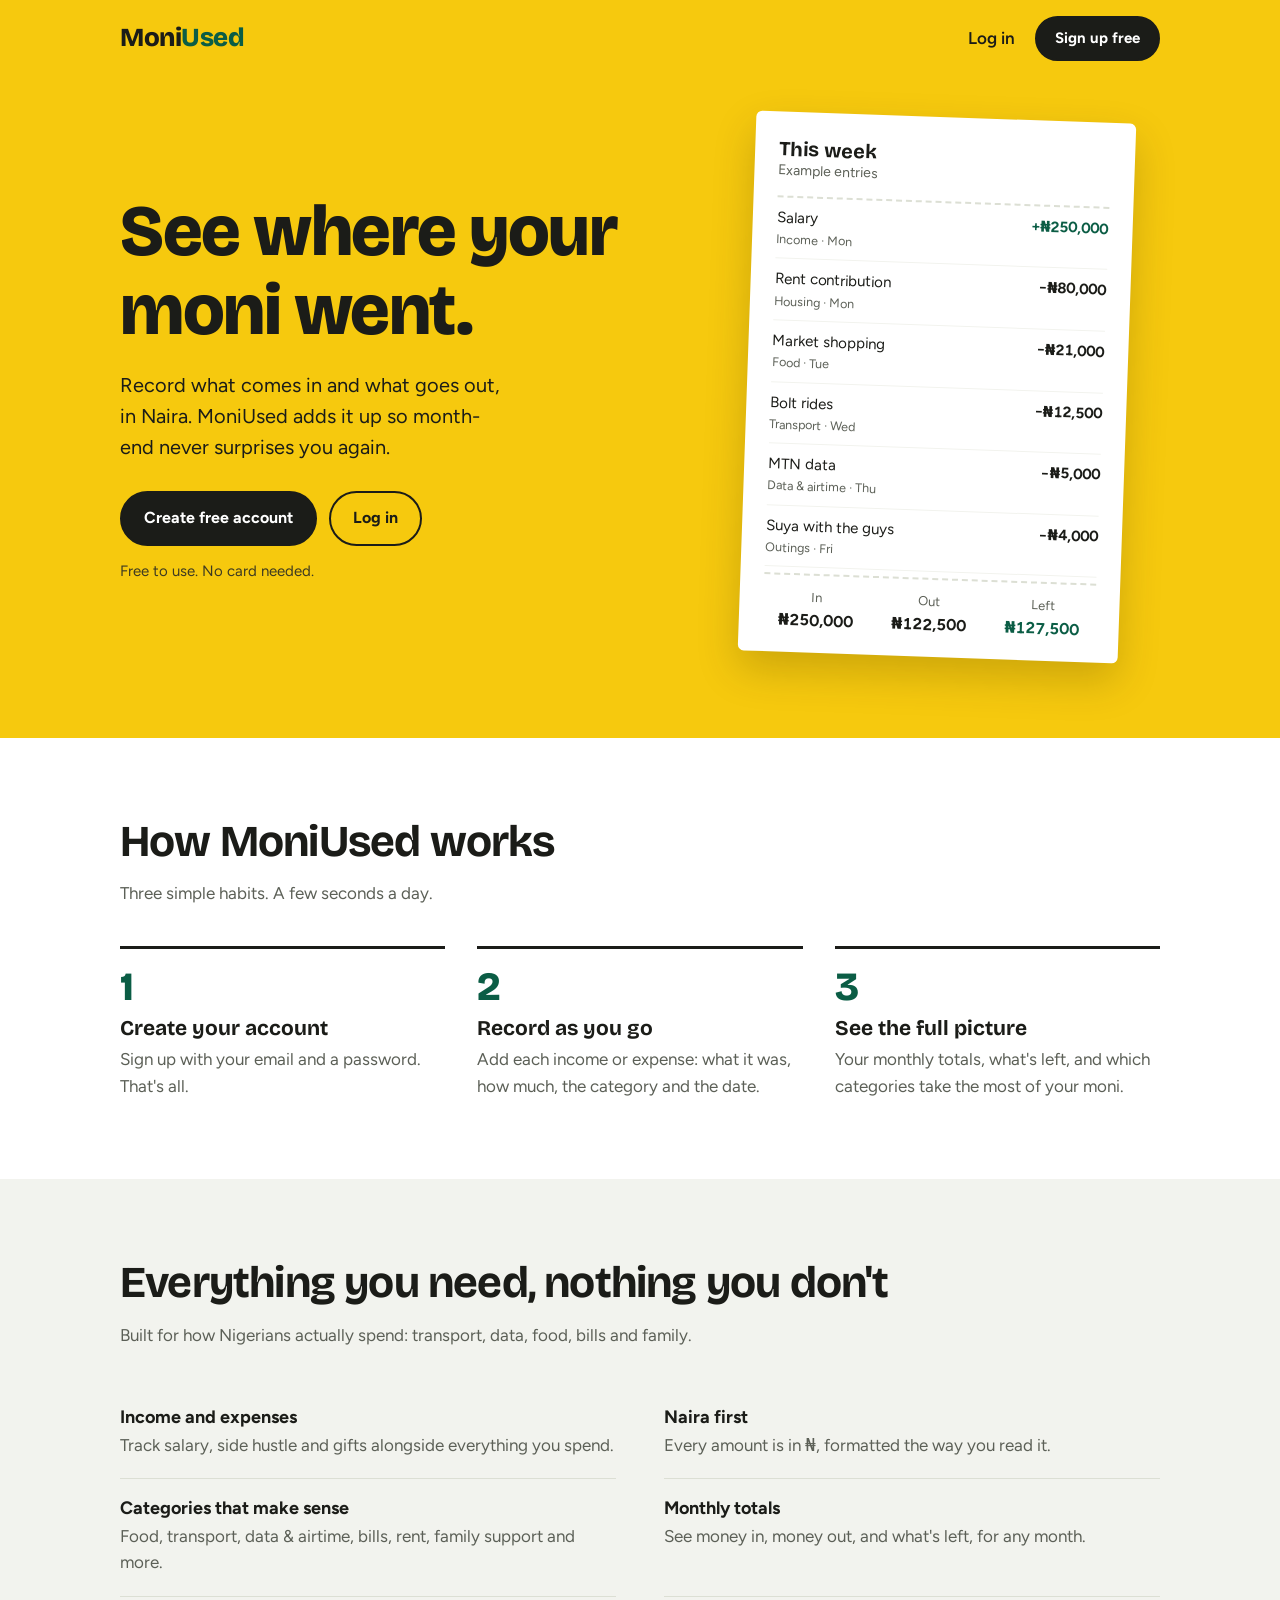
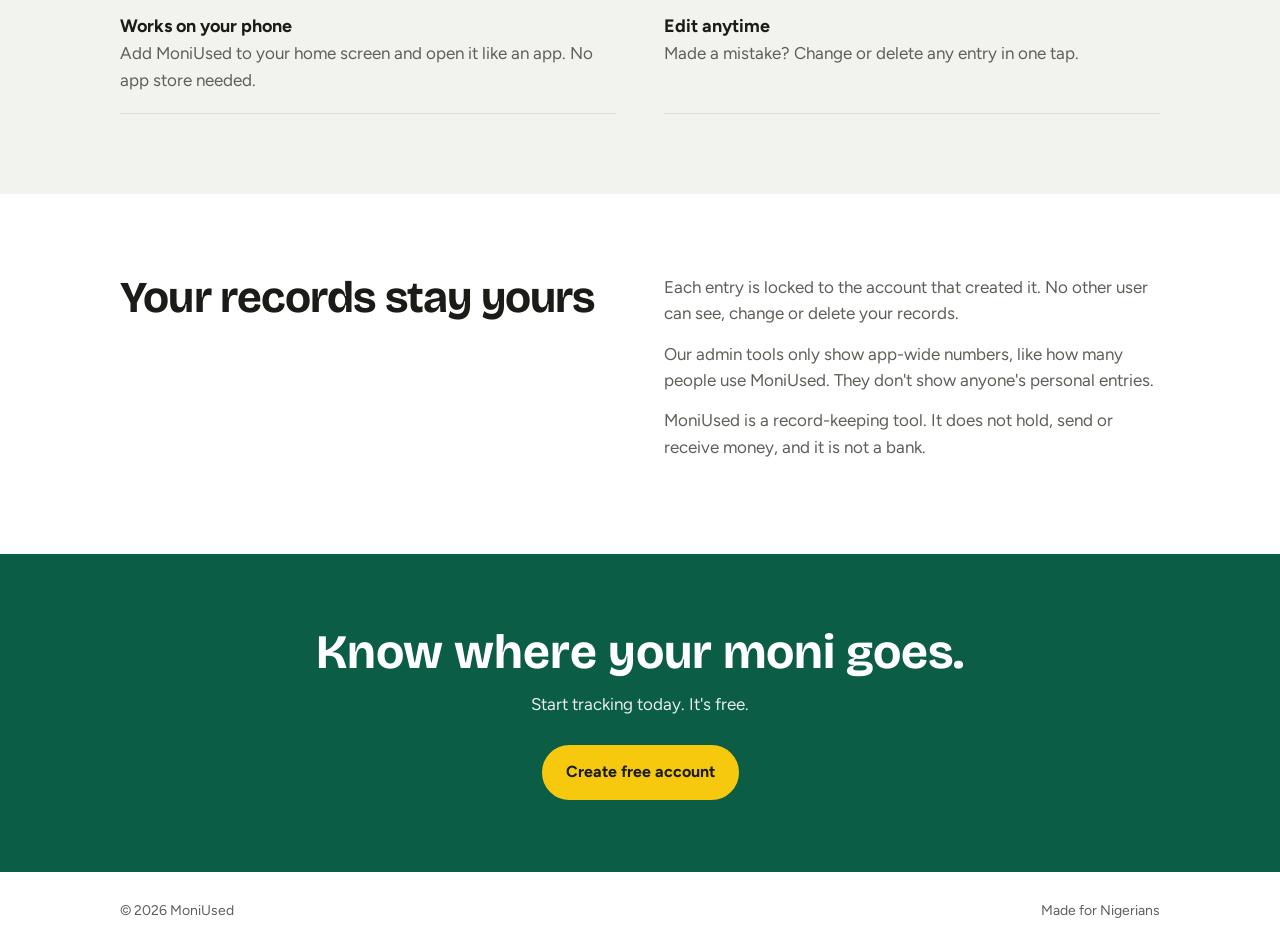
==== index.html @ e9f3ba95 "Add files via upload" ====
<!DOCTYPE html>
<html lang="en">
<head>
  <meta charset="UTF-8">
  <meta name="viewport" content="width=device-width, initial-scale=1">
  <title>MoniUsed — See where your moni went</title>
  <meta name="description" content="MoniUsed is a free expense tracker for Nigerians. Record your income and spending in Naira and see where your money goes every month.">
  <meta name="theme-color" content="#f6c90e">
  <link rel="stylesheet" href="style.css">
</head>
<body>

  <header class="site-header">
    <div class="wrap">
      <a href="/" class="logo">Moni<span>Used</span></a>
      <nav class="nav">
        <a href="auth.html" class="link">Log in</a>
        <a href="auth.html?mode=signup" class="btn btn-dark">Sign up free</a>
      </nav>
    </div>
  </header>

  <main>
    <!-- HERO -->
    <section class="hero">
      <div class="wrap">
        <div>
          <h1>See where your moni went.</h1>
          <p class="lead">Record what comes in and what goes out, in Naira. MoniUsed adds it up so month-end never surprises you again.</p>
          <div class="actions">
            <a href="auth.html?mode=signup" class="btn btn-dark">Create free account</a>
            <a href="auth.html" class="btn btn-light">Log in</a>
          </div>
          <p class="note">Free to use. No card needed.</p>
        </div>

        <div class="receipt" aria-label="Example of a week in MoniUsed">
          <h3>This week</h3>
          <p class="sub">Example entries</p>
          <ul>
            <li><span>Salary<small>Income · Mon</small></span><span class="amt in">+₦250,000</span></li>
            <li><span>Rent contribution<small>Housing · Mon</small></span><span class="amt out">−₦80,000</span></li>
            <li><span>Market shopping<small>Food · Tue</small></span><span class="amt out">−₦21,000</span></li>
            <li><span>Bolt rides<small>Transport · Wed</small></span><span class="amt out">−₦12,500</span></li>
            <li><span>MTN data<small>Data &amp; airtime · Thu</small></span><span class="amt out">−₦5,000</span></li>
            <li><span>Suya with the guys<small>Outings · Fri</small></span><span class="amt out">−₦4,000</span></li>
          </ul>
          <div class="totals">
            <div>In<strong>₦250,000</strong></div>
            <div>Out<strong>₦122,500</strong></div>
            <div class="left">Left<strong>₦127,500</strong></div>
          </div>
        </div>
      </div>
    </section>

    <!-- HOW IT WORKS -->
    <section class="block">
      <div class="wrap">
        <h2>How MoniUsed works</h2>
        <p class="intro">Three simple habits. A few seconds a day.</p>
        <ol class="steps">
          <li>
            <h3>Create your account</h3>
            <p>Sign up with your email and a password. That's all.</p>
          </li>
          <li>
            <h3>Record as you go</h3>
            <p>Add each income or expense: what it was, how much, the category and the date.</p>
          </li>
          <li>
            <h3>See the full picture</h3>
            <p>Your monthly totals, what's left, and which categories take the most of your moni.</p>
          </li>
        </ol>
      </div>
    </section>

    <!-- FEATURES -->
    <section class="block features-area">
      <div class="wrap">
        <h2>Everything you need, nothing you don't</h2>
        <p class="intro">Built for how Nigerians actually spend: transport, data, food, bills and family.</p>
        <div class="features">
          <div class="feature">
            <h3>Income and expenses</h3>
            <p>Track salary, side hustle and gifts alongside everything you spend.</p>
          </div>
          <div class="feature">
            <h3>Naira first</h3>
            <p>Every amount is in ₦, formatted the way you read it.</p>
          </div>
          <div class="feature">
            <h3>Categories that make sense</h3>
            <p>Food, transport, data &amp; airtime, bills, rent, family support and more.</p>
          </div>
          <div class="feature">
            <h3>Monthly totals</h3>
            <p>See money in, money out, and what's left, for any month.</p>
          </div>
          <div class="feature">
            <h3>Works on your phone</h3>
            <p>Add MoniUsed to your home screen and open it like an app. No app store needed.</p>
          </div>
          <div class="feature">
            <h3>Edit anytime</h3>
            <p>Made a mistake? Change or delete any entry in one tap.</p>
          </div>
        </div>
      </div>
    </section>

    <!-- PRIVACY -->
    <section class="block">
      <div class="wrap privacy">
        <h2>Your records stay yours</h2>
        <div>
          <p>Each entry is locked to the account that created it. No other user can see, change or delete your records.</p>
          <p>Our admin tools only show app-wide numbers, like how many people use MoniUsed. They don't show anyone's personal entries.</p>
          <p>MoniUsed is a record-keeping tool. It does not hold, send or receive money, and it is not a bank.</p>
        </div>
      </div>
    </section>

    <!-- FINAL CTA -->
    <section class="cta-band">
      <div class="wrap">
        <h2>Know where your moni goes.</h2>
        <p>Start tracking today. It's free.</p>
        <a href="auth.html?mode=signup" class="btn btn-dark">Create free account</a>
      </div>
    </section>
  </main>

  <footer class="site-footer">
    <div class="wrap">
      <span>© <span id="year"></span> MoniUsed</span>
      <span>Made for Nigerians</span>
    </div>
  </footer>

  <script>
    document.getElementById('year').textContent = new Date().getFullYear();
  </script>
</body>
</html>
---- style.css ----
/* MoniUsed - shared styles */
@import url('https://fonts.googleapis.com/css2?family=Bricolage+Grotesque:opsz,wght@12..96,600;12..96,800&family=Figtree:wght@400;500;600;700&display=swap');

:root {
  --ink: #1b1c18;
  --muted: #5c6057;
  --paper: #ffffff;
  --soft: #f2f3ee;
  --line: #dcdfd4;
  --green: #0b5d45;
  --green-dark: #07402f;
  --yellow: #f6c90e;
  --red: #b3261e;
  --radius: 12px;
  --head: 'Bricolage Grotesque', 'Arial Black', sans-serif;
  --body: 'Figtree', system-ui, -apple-system, 'Segoe UI', sans-serif;
}

* { box-sizing: border-box; margin: 0; padding: 0; }

body {
  font-family: var(--body);
  color: var(--ink);
  background: var(--paper);
  line-height: 1.55;
  font-size: 17px;
}

img { max-width: 100%; }
a { color: var(--green); }

:focus-visible { outline: 3px solid var(--green); outline-offset: 2px; }

.wrap { width: 100%; max-width: 1080px; margin: 0 auto; padding: 0 20px; }

h1, h2, h3 { font-family: var(--head); line-height: 1.1; }

/* Buttons */
.btn {
  display: inline-block;
  padding: 13px 22px;
  border-radius: 999px;
  font-weight: 700;
  font-size: 16px;
  text-decoration: none;
  border: 2px solid var(--ink);
  cursor: pointer;
  font-family: var(--body);
}
.btn-dark { background: var(--ink); color: #fff; }
.btn-dark:hover { background: var(--green-dark); border-color: var(--green-dark); }
.btn-light { background: transparent; color: var(--ink); }
.btn-light:hover { background: rgba(0,0,0,.06); }

/* Header */
.site-header { background: var(--yellow); }
.site-header .wrap {
  display: flex; align-items: center; justify-content: space-between;
  padding-top: 16px; padding-bottom: 16px;
}
.logo {
  font-family: var(--head); font-weight: 800; font-size: 26px;
  color: var(--ink); text-decoration: none; letter-spacing: -0.5px;
}
.logo span { color: var(--green); }
.nav { display: flex; gap: 10px; align-items: center; }
.nav a.link { color: var(--ink); font-weight: 600; text-decoration: none; padding: 8px 10px; }
.nav .btn { padding: 9px 18px; font-size: 15px; }

/* Hero */
.hero { background: var(--yellow); padding: 40px 0 80px; }
.hero .wrap {
  display: grid; grid-template-columns: 1.1fr 0.9fr; gap: 48px; align-items: center;
}
.hero h1 { font-size: clamp(40px, 6.5vw, 72px); font-weight: 800; letter-spacing: -1.5px; }
.hero p.lead { font-size: 20px; margin: 20px 0 28px; max-width: 30ch; }
.hero .actions { display: flex; flex-wrap: wrap; gap: 12px; }
.hero .note { margin-top: 14px; font-size: 15px; color: #3d3a22; }

/* Receipt card in hero */
.receipt {
  background: #fff;
  border-radius: 6px;
  padding: 26px 24px 20px;
  box-shadow: 0 18px 40px rgba(60, 45, 0, .22);
  transform: rotate(2deg);
  max-width: 380px;
  justify-self: center;
  width: 100%;
}
.receipt h3 { font-size: 20px; }
.receipt .sub { color: var(--muted); font-size: 14px; margin-bottom: 14px; }
.receipt ul { list-style: none; border-top: 2px dashed var(--line); }
.receipt li {
  display: flex; justify-content: space-between; gap: 12px;
  padding: 9px 0; border-bottom: 1px solid var(--soft); font-size: 15px;
}
.receipt li small { display: block; color: var(--muted); font-size: 12.5px; }
.amt { font-variant-numeric: tabular-nums; font-weight: 700; white-space: nowrap; }
.amt.in { color: var(--green); }
.amt.out { color: var(--ink); }
.receipt .totals {
  border-top: 2px dashed var(--line); margin-top: 6px; padding-top: 12px;
  display: grid; grid-template-columns: repeat(3, 1fr); gap: 8px; text-align: center;
}
.receipt .totals div { font-size: 13px; color: var(--muted); }
.receipt .totals strong { display: block; font-size: 16px; color: var(--ink); font-variant-numeric: tabular-nums; }
.receipt .totals .left strong { color: var(--green); }

/* Sections */
section.block { padding: 80px 0; }
section.block h2 { font-size: clamp(30px, 4vw, 44px); letter-spacing: -0.8px; margin-bottom: 14px; }
section.block .intro { color: var(--muted); max-width: 52ch; margin-bottom: 40px; }

/* How it works */
.steps { list-style: none; display: grid; grid-template-columns: repeat(3, 1fr); gap: 32px; counter-reset: step; }
.steps li { counter-increment: step; border-top: 3px solid var(--ink); padding-top: 18px; }
.steps li::before {
  content: counter(step);
  font-family: var(--head); font-weight: 800; font-size: 40px; color: var(--green);
  display: block; line-height: 1; margin-bottom: 10px;
}
.steps h3 { font-size: 21px; margin-bottom: 6px; }
.steps p { color: var(--muted); }

/* Features */
.features-area { background: var(--soft); }
.features { display: grid; grid-template-columns: repeat(2, 1fr); gap: 0 48px; }
.feature { padding: 20px 0; border-bottom: 1px solid var(--line); }
.feature h3 { font-family: var(--body); font-size: 18px; font-weight: 700; margin-bottom: 4px; }
.feature p { color: var(--muted); }

/* Privacy */
.privacy { display: grid; grid-template-columns: 1fr 1fr; gap: 48px; align-items: start; }
.privacy p { color: var(--muted); margin-bottom: 14px; }

/* Final call to action */
.cta-band { background: var(--green); color: #fff; padding: 72px 0; text-align: center; }
.cta-band h2 { font-size: clamp(30px, 4.5vw, 48px); margin-bottom: 12px; }
.cta-band p { opacity: .9; margin-bottom: 28px; }
.cta-band .btn-dark { background: var(--yellow); color: var(--ink); border-color: var(--yellow); }
.cta-band .btn-dark:hover { background: #fff; border-color: #fff; }

/* Footer */
.site-footer { padding: 28px 0; font-size: 14px; color: var(--muted); }
.site-footer .wrap { display: flex; justify-content: space-between; flex-wrap: wrap; gap: 12px; }

/* Phones */
@media (max-width: 800px) {
  .hero { padding: 20px 0 60px; }
  .hero .wrap, .privacy { grid-template-columns: 1fr; gap: 40px; }
  .receipt { transform: rotate(1deg); }
  .steps, .features { grid-template-columns: 1fr; }
  .nav a.link { display: none; }
  section.block { padding: 60px 0; }
}

@media (prefers-reduced-motion: reduce) {
  * { transition: none !important; animation: none !important; }
}
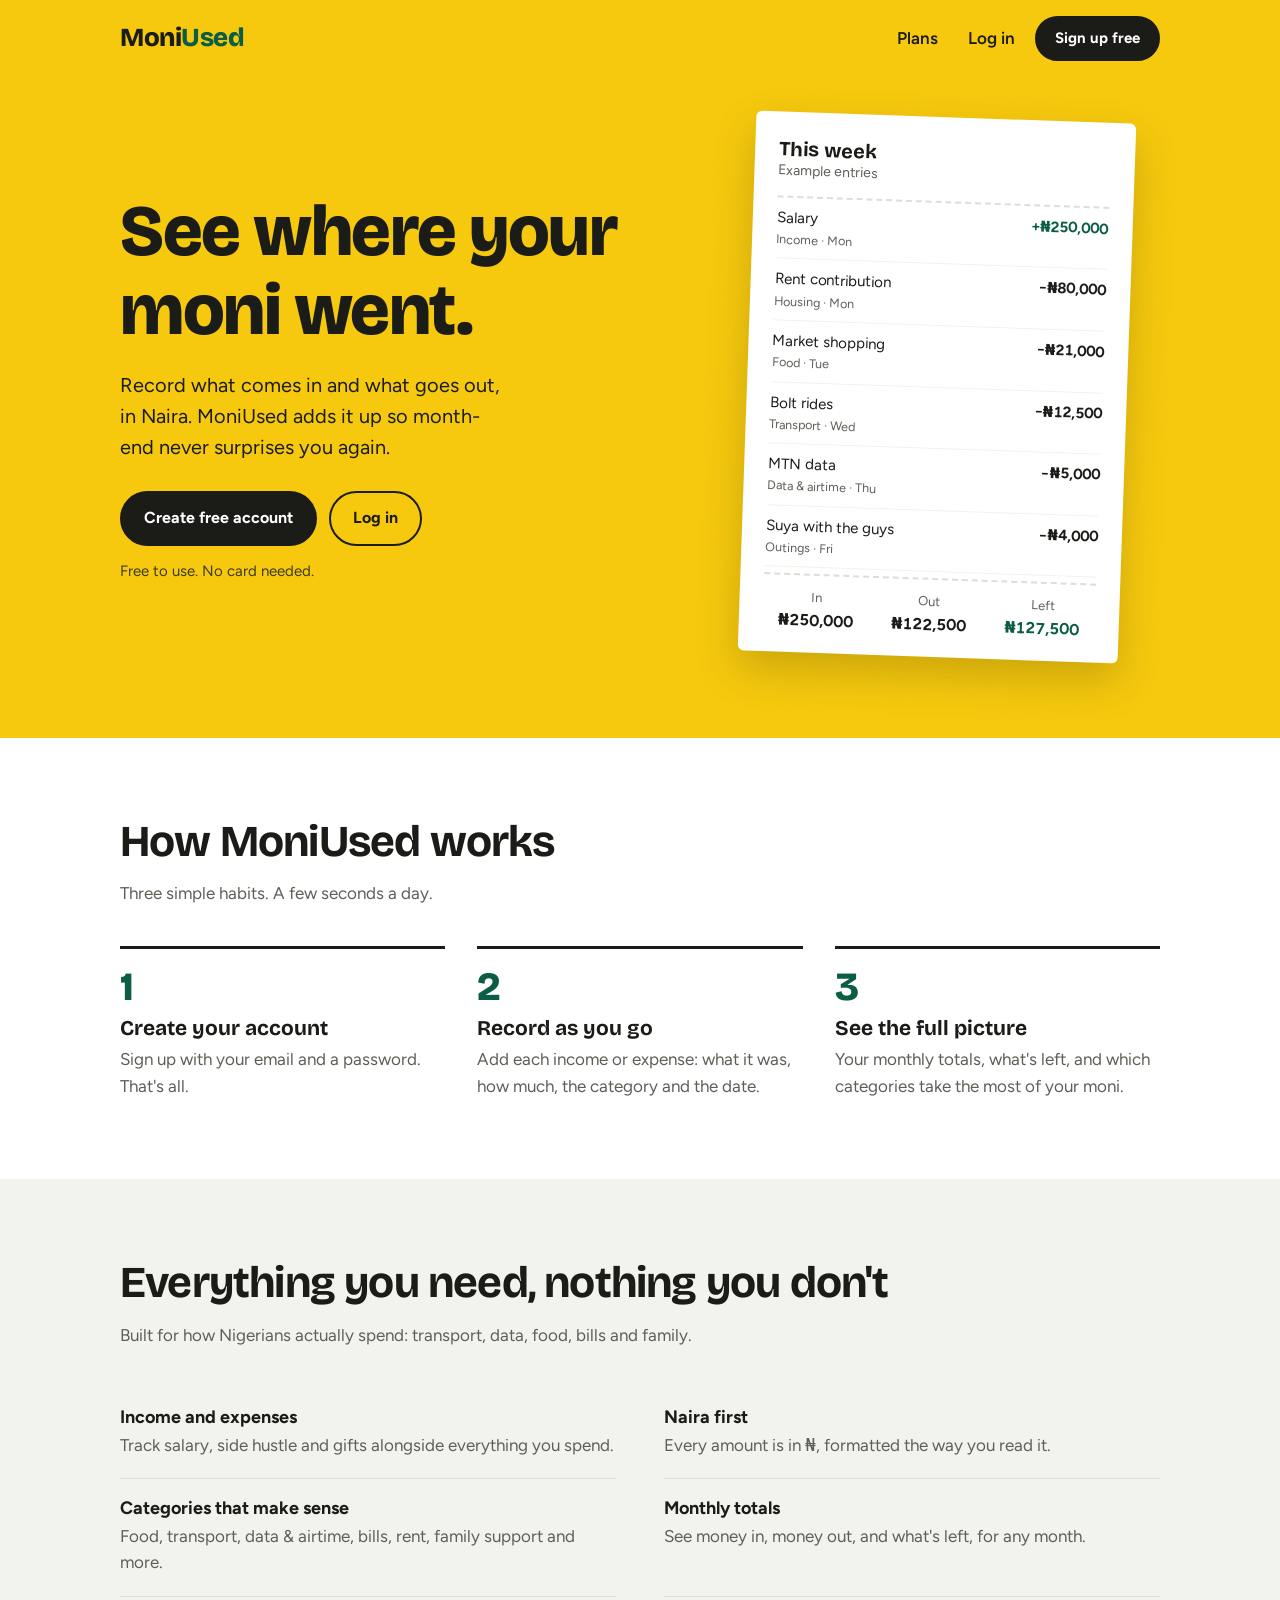
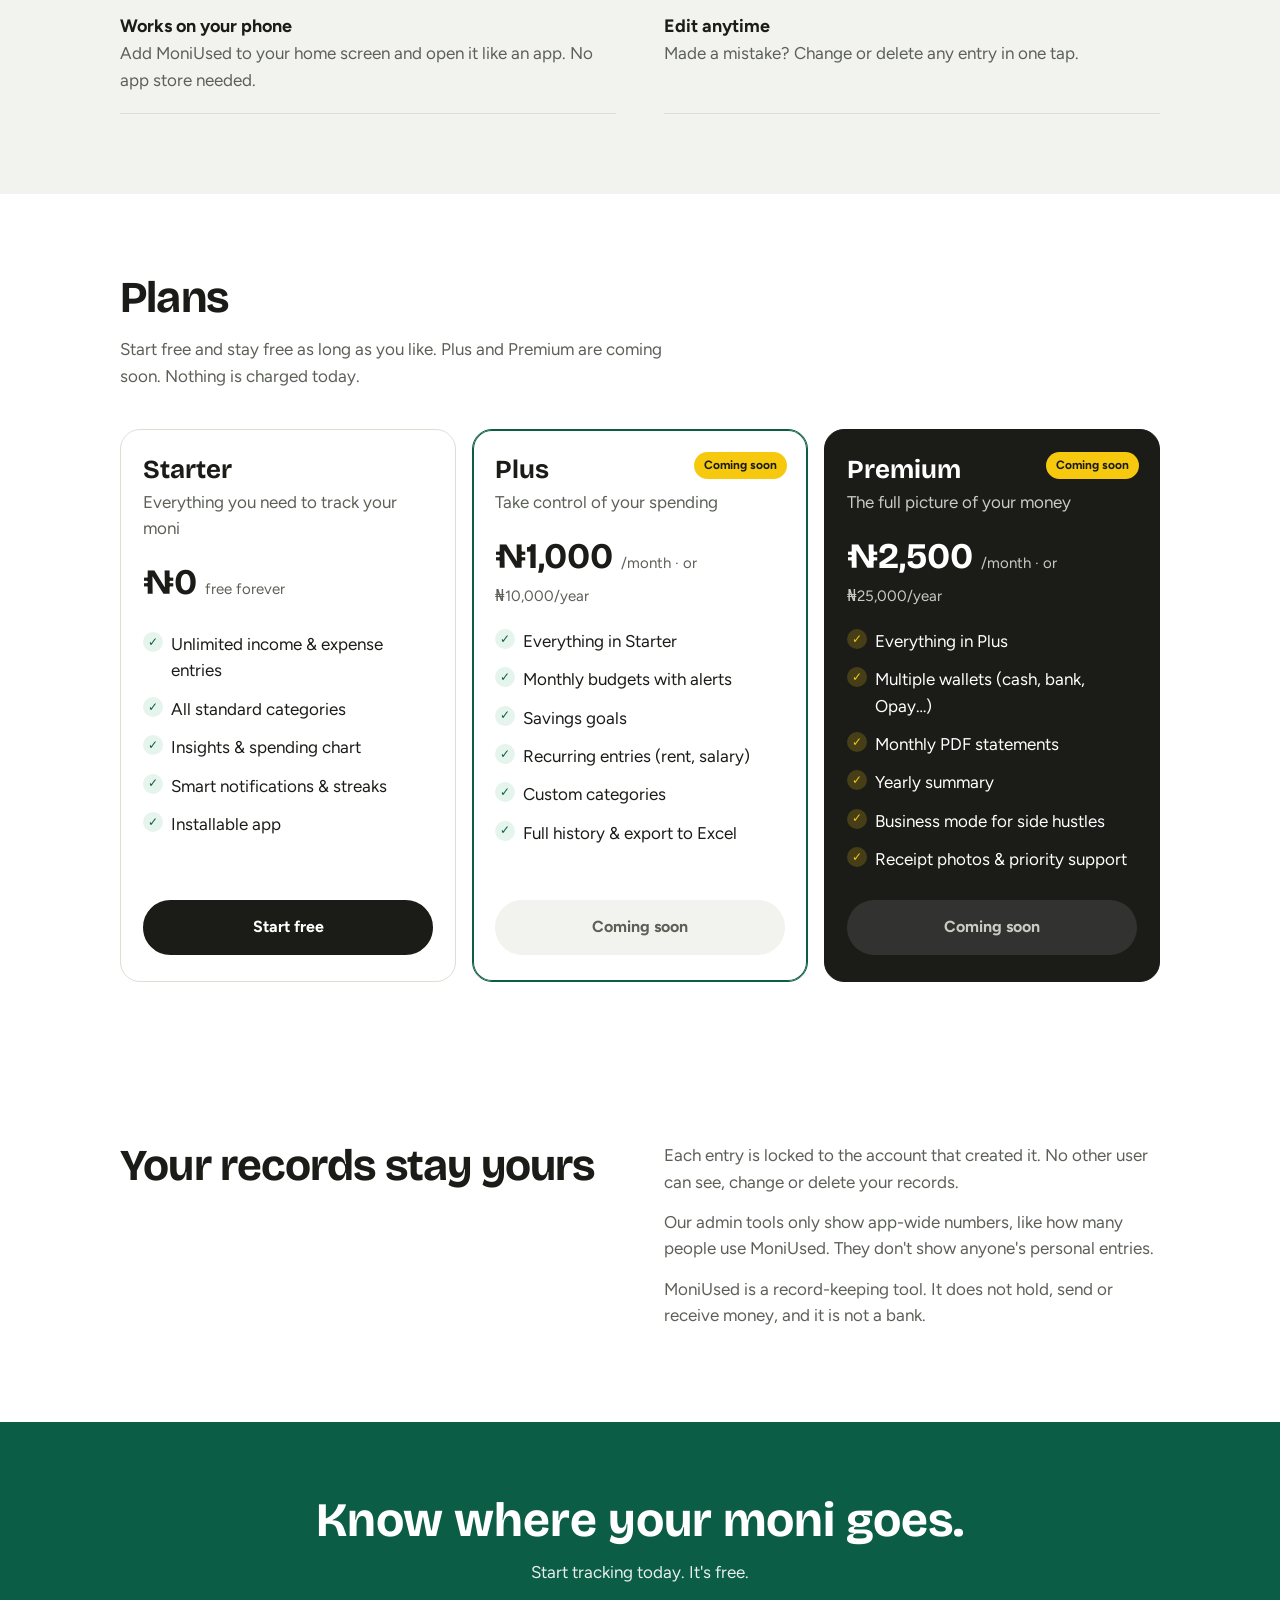
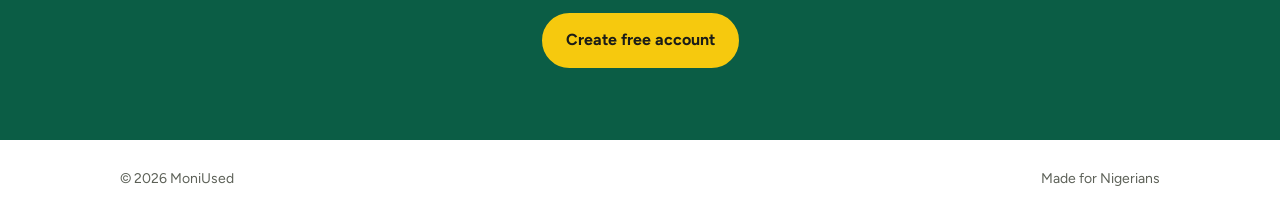
==== commit e627e426: "Add files via upload" ====
--- a/index.html
+++ b/index.html
@@ -7,6 +7,10 @@
   <meta name="description" content="MoniUsed is a free expense tracker for Nigerians. Record your income and spending in Naira and see where your money goes every month.">
   <meta name="theme-color" content="#f6c90e">
   <link rel="stylesheet" href="style.css">
+  <link rel="manifest" href="manifest.json">
+  <link rel="icon" href="icon-192.png" type="image/png">
+  <link rel="apple-touch-icon" href="apple-touch-icon.png">
+  <script>if ('serviceWorker' in navigator) navigator.serviceWorker.register('/sw.js');</script>
 </head>
 <body>
 
@@ -14,6 +18,7 @@
     <div class="wrap">
       <a href="/" class="logo">Moni<span>Used</span></a>
       <nav class="nav">
+        <a href="#plans" class="link">Plans</a>
         <a href="auth.html" class="link">Log in</a>
         <a href="auth.html?mode=signup" class="btn btn-dark">Sign up free</a>
       </nav>
@@ -110,6 +115,59 @@
       </div>
     </section>
 
+    <!-- PLANS -->
+    <section class="block" id="plans">
+      <div class="wrap">
+        <h2>Plans</h2>
+        <p class="intro">Start free and stay free as long as you like. Plus and Premium are coming soon. Nothing is charged today.</p>
+        <div class="plans">
+          <div class="plan">
+            <h3>Starter</h3>
+            <p class="plan-tag">Everything you need to track your moni</p>
+            <p class="plan-price"><strong>₦0</strong> free forever</p>
+            <ul>
+              <li>Unlimited income &amp; expense entries</li>
+              <li>All standard categories</li>
+              <li>Insights &amp; spending chart</li>
+              <li>Smart notifications &amp; streaks</li>
+              <li>Installable app</li>
+            </ul>
+            <a href="auth.html?mode=signup" class="btn btn-dark">Start free</a>
+          </div>
+          <div class="plan featured">
+            <span class="soon">Coming soon</span>
+            <h3>Plus</h3>
+            <p class="plan-tag">Take control of your spending</p>
+            <p class="plan-price"><strong>₦1,000</strong> /month · or ₦10,000/year</p>
+            <ul>
+              <li>Everything in Starter</li>
+              <li>Monthly budgets with alerts</li>
+              <li>Savings goals</li>
+              <li>Recurring entries (rent, salary)</li>
+              <li>Custom categories</li>
+              <li>Full history &amp; export to Excel</li>
+            </ul>
+            <span class="btn btn-soon">Coming soon</span>
+          </div>
+          <div class="plan dark">
+            <span class="soon">Coming soon</span>
+            <h3>Premium</h3>
+            <p class="plan-tag">The full picture of your money</p>
+            <p class="plan-price"><strong>₦2,500</strong> /month · or ₦25,000/year</p>
+            <ul>
+              <li>Everything in Plus</li>
+              <li>Multiple wallets (cash, bank, Opay…)</li>
+              <li>Monthly PDF statements</li>
+              <li>Yearly summary</li>
+              <li>Business mode for side hustles</li>
+              <li>Receipt photos &amp; priority support</li>
+            </ul>
+            <span class="btn btn-soon">Coming soon</span>
+          </div>
+        </div>
+      </div>
+    </section>
+
     <!-- PRIVACY -->
     <section class="block">
       <div class="wrap privacy">
--- a/style.css
+++ b/style.css
@@ -145,6 +145,27 @@
 .site-footer { padding: 28px 0; font-size: 14px; color: var(--muted); }
 .site-footer .wrap { display: flex; justify-content: space-between; flex-wrap: wrap; gap: 12px; }
 
+/* Plans */
+.plans { display: grid; grid-template-columns: repeat(3, 1fr); gap: 16px; align-items: stretch; }
+.plan { background: #fff; border: 1.5px solid var(--line); border-radius: 20px; padding: 26px 22px; position: relative; display: flex; flex-direction: column; }
+.plan.featured { border-color: var(--green); box-shadow: 0 0 0 1px var(--green) inset; }
+.plan.dark { background: var(--ink); color: #fff; border-color: var(--ink); }
+.plan h3 { font-size: 26px; }
+.plan-tag { color: var(--muted); margin: 4px 0 14px; }
+.plan.dark .plan-tag, .plan.dark .plan-price { color: #c9ccc2; }
+.plan-price { color: var(--muted); margin-bottom: 14px; font-size: 15px; }
+.plan-price strong { font-family: var(--head); font-size: 36px; color: var(--ink); margin-right: 4px; }
+.plan.dark .plan-price strong { color: #fff; }
+.plan ul { list-style: none; margin-bottom: 22px; flex: 1; }
+.plan li { padding: 6px 0 6px 28px; position: relative; }
+.plan li::before { content: "✓"; position: absolute; left: 0; top: 7px; width: 20px; height: 20px; border-radius: 50%; background: #e6f4ee; color: var(--green); font-size: 12px; font-weight: 800; display: grid; place-items: center; }
+.plan.dark li::before { background: rgba(246,201,14,.2); color: var(--yellow); }
+.plan .btn { text-align: center; }
+.btn-soon { background: var(--soft); color: var(--muted); border-color: var(--soft); cursor: default; }
+.plan.dark .btn-soon { background: rgba(255,255,255,.1); color: #c9ccc2; border-color: transparent; }
+.soon { position: absolute; top: 22px; right: 20px; background: var(--yellow); color: var(--ink); font-size: 12px; font-weight: 700; padding: 4px 10px; border-radius: 999px; }
+@media (max-width: 800px) { .plans { grid-template-columns: 1fr; } }
+
 /* Phones */
 @media (max-width: 800px) {
   .hero { padding: 20px 0 60px; }
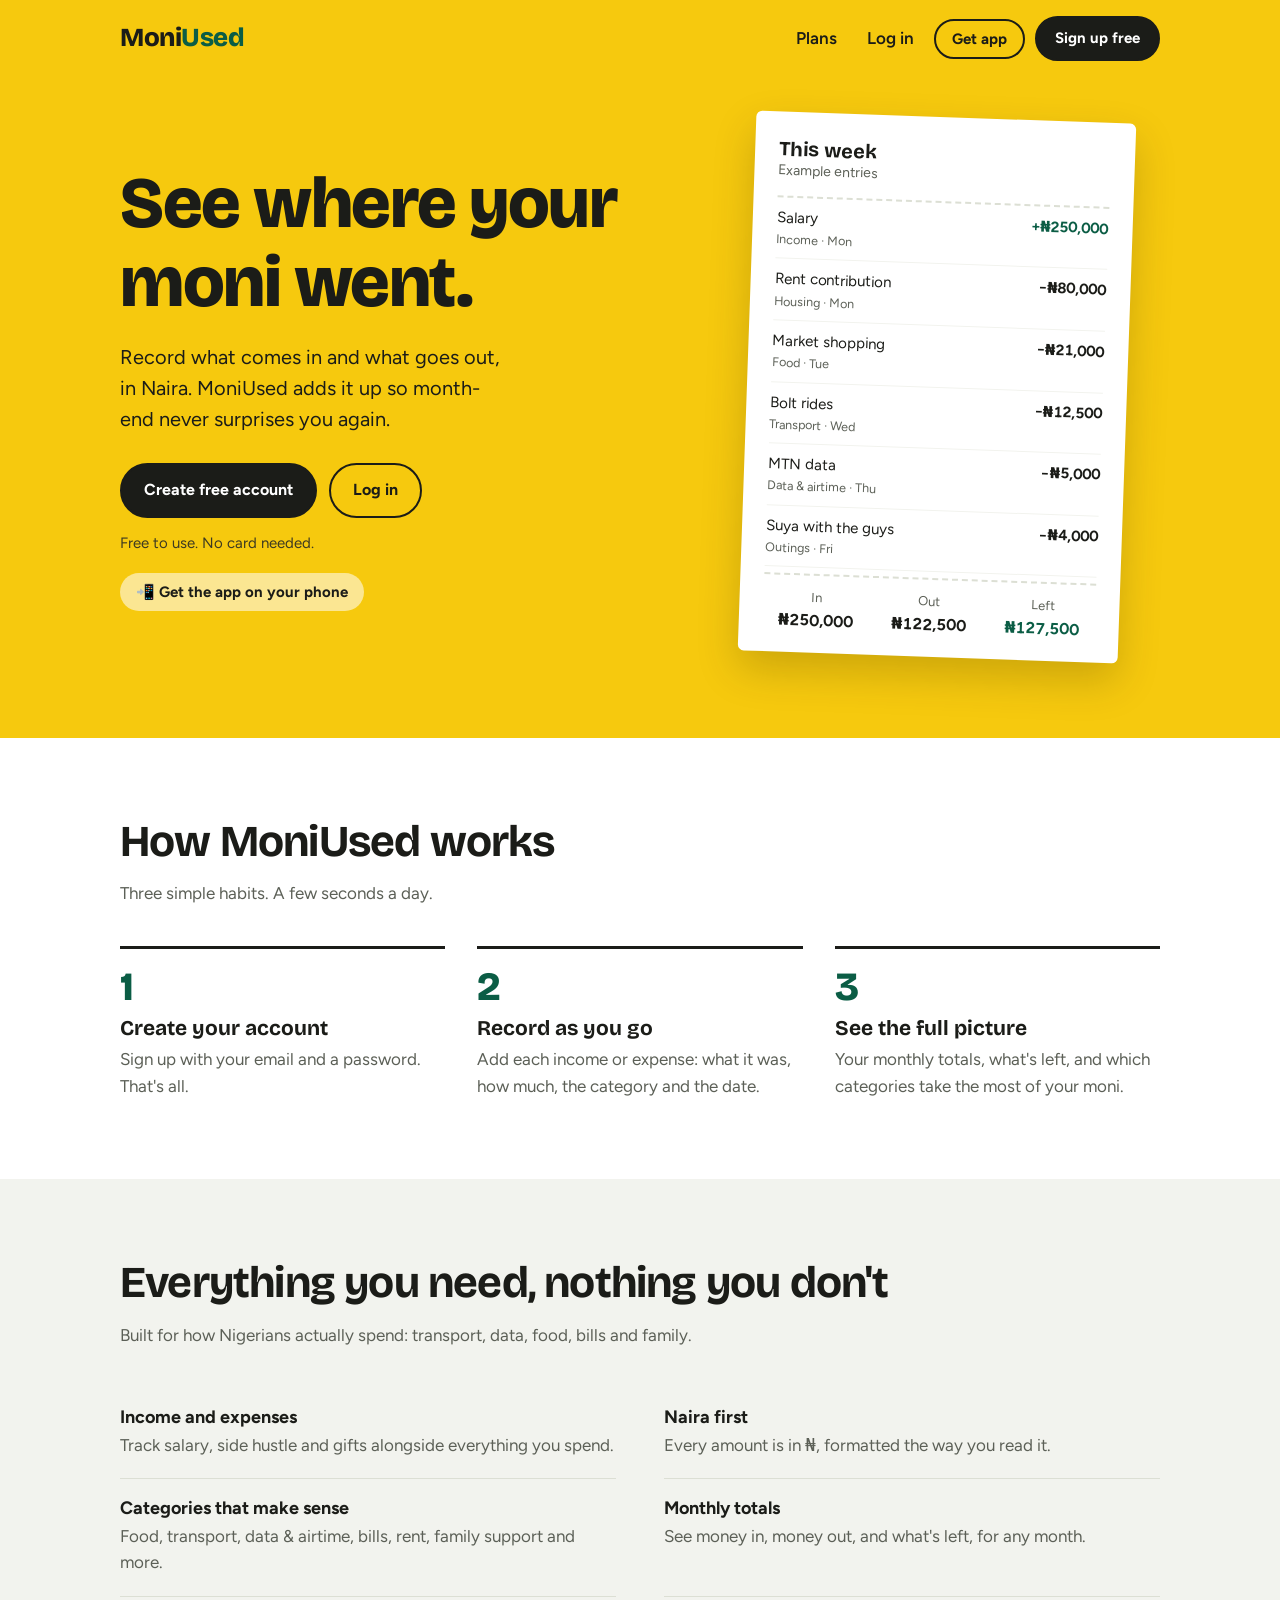
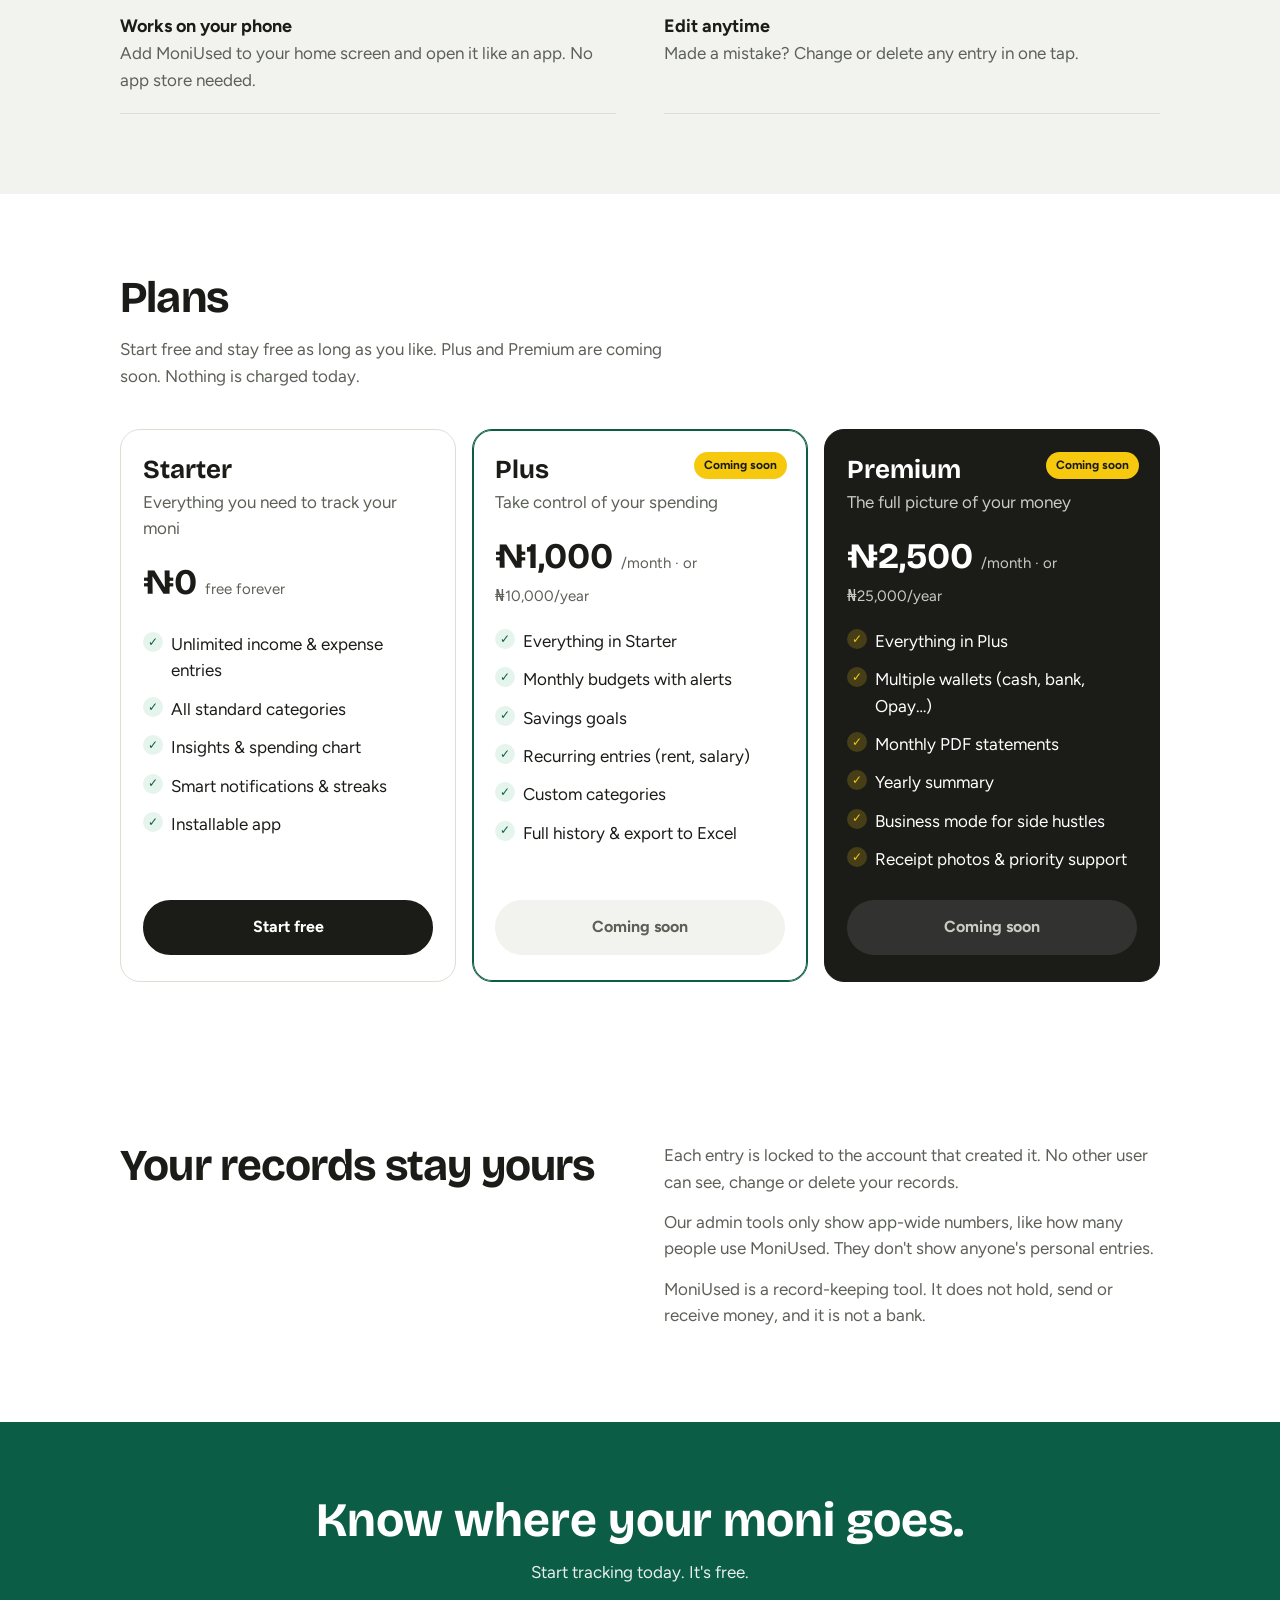
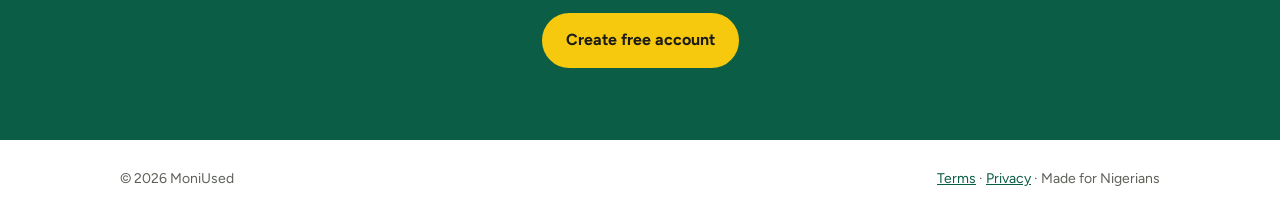
==== commit 4daa47d7: "Add files via upload" ====
--- a/index.html
+++ b/index.html
@@ -11,6 +11,16 @@
   <link rel="icon" href="icon-192.png" type="image/png">
   <link rel="apple-touch-icon" href="apple-touch-icon.png">
   <script>if ('serviceWorker' in navigator) navigator.serviceWorker.register('/sw.js');</script>
+  <style>
+    .nav .get-app { padding: 9px 16px; font-size: 15px; }
+    .app-link {
+      display: inline-flex; align-items: center; gap: 8px; margin-top: 18px;
+      background: rgba(255,255,255,.55); border: 0; border-radius: 999px; padding: 10px 16px;
+      font-family: var(--body); font-size: 15px; font-weight: 700; color: var(--ink); cursor: pointer;
+    }
+    .app-link:hover { background: rgba(255,255,255,.85); }
+    @media (max-width: 480px) { .nav .get-app { display: none; } }
+  </style>
 </head>
 <body>
 
@@ -20,6 +30,7 @@
       <nav class="nav">
         <a href="#plans" class="link">Plans</a>
         <a href="auth.html" class="link">Log in</a>
+        <button type="button" class="btn btn-light get-app" onclick="MoniInstall.show()">Get app</button>
         <a href="auth.html?mode=signup" class="btn btn-dark">Sign up free</a>
       </nav>
     </div>
@@ -37,6 +48,7 @@
             <a href="auth.html" class="btn btn-light">Log in</a>
           </div>
           <p class="note">Free to use. No card needed.</p>
+          <button type="button" class="app-link" onclick="MoniInstall.show()">📲 Get the app on your phone</button>
         </div>
 
         <div class="receipt" aria-label="Example of a week in MoniUsed">
@@ -193,10 +205,11 @@
   <footer class="site-footer">
     <div class="wrap">
       <span>© <span id="year"></span> MoniUsed</span>
-      <span>Made for Nigerians</span>
+      <span><a href="terms.html">Terms</a> · <a href="privacy.html">Privacy</a> · Made for Nigerians</span>
     </div>
   </footer>
 
+  <script src="install.js"></script>
   <script>
     document.getElementById('year').textContent = new Date().getFullYear();
   </script>
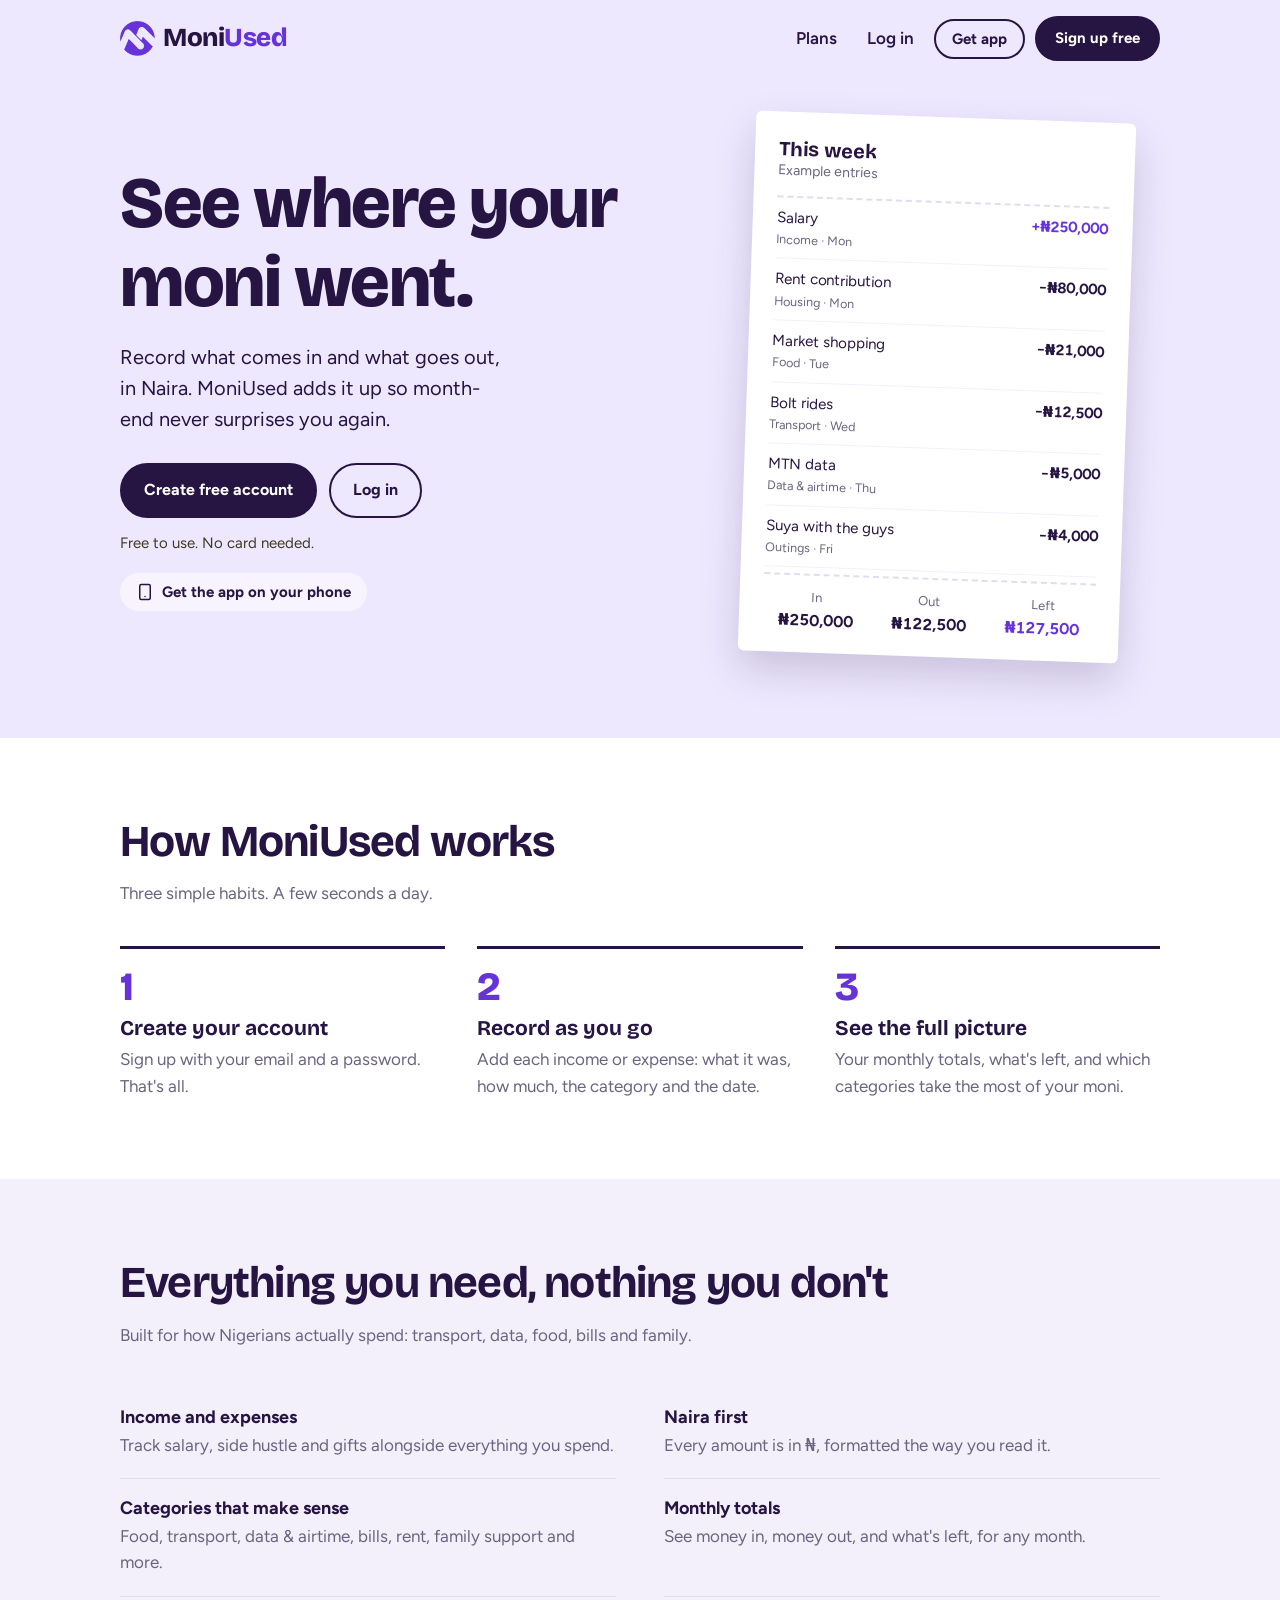
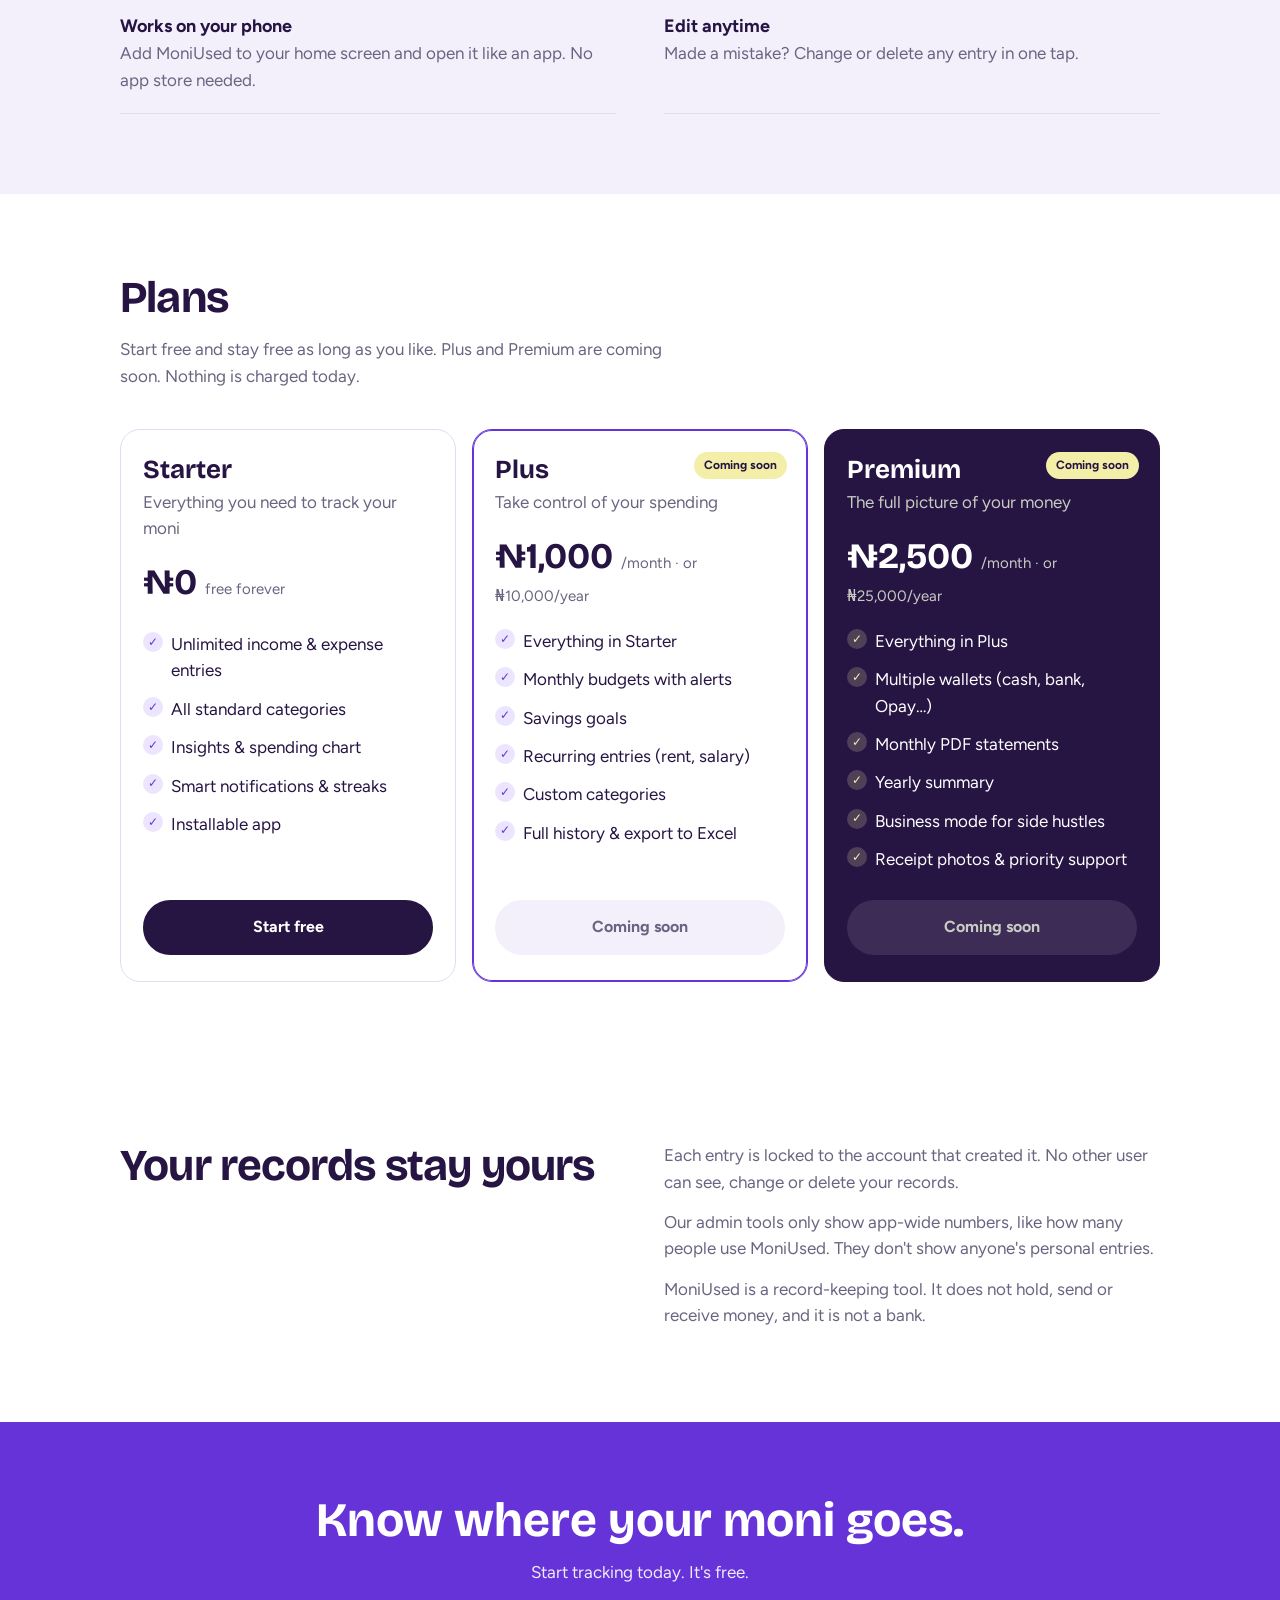
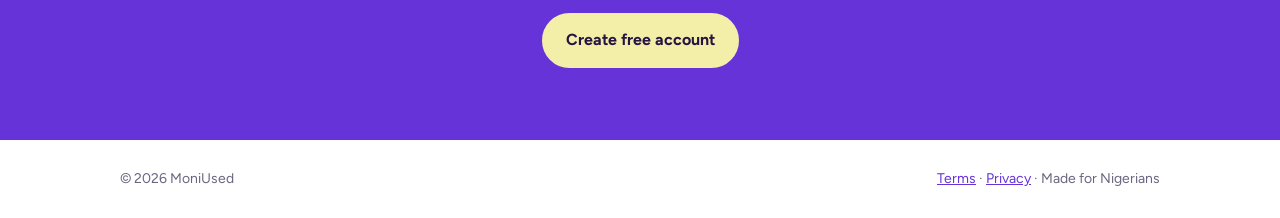
==== commit 5816dfba: "Add files via upload" ====
--- a/index.html
+++ b/index.html
@@ -5,10 +5,11 @@
   <meta name="viewport" content="width=device-width, initial-scale=1">
   <title>MoniUsed — See where your moni went</title>
   <meta name="description" content="MoniUsed is a free expense tracker for Nigerians. Record your income and spending in Naira and see where your money goes every month.">
-  <meta name="theme-color" content="#f6c90e">
+  <meta name="theme-color" content="#eee8ff">
   <link rel="stylesheet" href="style.css">
   <link rel="manifest" href="manifest.json">
-  <link rel="icon" href="icon-192.png" type="image/png">
+  <link rel="icon" href="favicon.png" type="image/png">
+  <link rel="icon" href="favicon.ico" sizes="any">
   <link rel="apple-touch-icon" href="apple-touch-icon.png">
   <script>if ('serviceWorker' in navigator) navigator.serviceWorker.register('/sw.js');</script>
   <style>
@@ -26,7 +27,7 @@
 
   <header class="site-header">
     <div class="wrap">
-      <a href="/" class="logo">Moni<span>Used</span></a>
+      <a href="/" class="logo"><img src="logo-mark.png" class="logo-mark" alt="">Moni<span>Used</span></a>
       <nav class="nav">
         <a href="#plans" class="link">Plans</a>
         <a href="auth.html" class="link">Log in</a>
@@ -48,7 +49,7 @@
             <a href="auth.html" class="btn btn-light">Log in</a>
           </div>
           <p class="note">Free to use. No card needed.</p>
-          <button type="button" class="app-link" onclick="MoniInstall.show()">📲 Get the app on your phone</button>
+          <button type="button" class="app-link" onclick="MoniInstall.show()"><svg class="ico ico-inline" viewBox="0 0 24 24" aria-hidden="true"><rect width="14" height="20" x="5" y="2" rx="2" ry="2"/><path d="M12 18h.01"/></svg> Get the app on your phone</button>
         </div>
 
         <div class="receipt" aria-label="Example of a week in MoniUsed">
@@ -209,7 +210,7 @@
     </div>
   </footer>
 
-  <script src="install.js"></script>
+  <script src="install.js?v=2"></script>
   <script>
     document.getElementById('year').textContent = new Date().getFullYear();
   </script>
--- a/style.css
+++ b/style.css
@@ -2,14 +2,19 @@
 @import url('https://fonts.googleapis.com/css2?family=Bricolage+Grotesque:opsz,wght@12..96,600;12..96,800&family=Figtree:wght@400;500;600;700&display=swap');
 
 :root {
-  --ink: #1b1c18;
-  --muted: #5c6057;
+  /* Violet + soft lemon theme.
+     (Variable names kept from the old theme so nothing breaks:
+      --green is now the main violet, --yellow is the light lavender background.) */
+  --ink: #261443;
+  --muted: #6b6480;
   --paper: #ffffff;
-  --soft: #f2f3ee;
-  --line: #dcdfd4;
-  --green: #0b5d45;
-  --green-dark: #07402f;
-  --yellow: #f6c90e;
+  --soft: #f3f0fb;
+  --line: #e2dcf0;
+  --green: #6633d9;
+  --green-dark: #4e22b5;
+  --yellow: #eee8ff;
+  --lemon: #f4efa8;
+  --tint: #ece5ff;
   --red: #b3261e;
   --radius: 12px;
   --head: 'Bricolage Grotesque', 'Arial Black', sans-serif;
@@ -63,6 +68,11 @@
   color: var(--ink); text-decoration: none; letter-spacing: -0.5px;
 }
 .logo span { color: var(--green); }
+.logo { display: inline-flex; align-items: center; }
+.logo-mark { width: 1.35em; height: 1.35em; flex: 0 0 auto; margin-right: 8px; }
+/* Line icons (replace emojis) */
+.ico { width: 20px; height: 20px; fill: none; stroke: currentColor; stroke-width: 2; stroke-linecap: round; stroke-linejoin: round; display: block; flex: 0 0 auto; }
+.ico-inline { display: inline-block; vertical-align: -3px; width: 18px; height: 18px; }
 .nav { display: flex; gap: 10px; align-items: center; }
 .nav a.link { color: var(--ink); font-weight: 600; text-decoration: none; padding: 8px 10px; }
 .nav .btn { padding: 9px 18px; font-size: 15px; }
@@ -82,7 +92,7 @@
   background: #fff;
   border-radius: 6px;
   padding: 26px 24px 20px;
-  box-shadow: 0 18px 40px rgba(60, 45, 0, .22);
+  box-shadow: 0 18px 40px rgba(38, 20, 67, .18);
   transform: rotate(2deg);
   max-width: 380px;
   justify-self: center;
@@ -138,7 +148,7 @@
 .cta-band { background: var(--green); color: #fff; padding: 72px 0; text-align: center; }
 .cta-band h2 { font-size: clamp(30px, 4.5vw, 48px); margin-bottom: 12px; }
 .cta-band p { opacity: .9; margin-bottom: 28px; }
-.cta-band .btn-dark { background: var(--yellow); color: var(--ink); border-color: var(--yellow); }
+.cta-band .btn-dark { background: var(--lemon); color: var(--ink); border-color: var(--lemon); }
 .cta-band .btn-dark:hover { background: #fff; border-color: #fff; }
 
 /* Footer */
@@ -158,12 +168,12 @@
 .plan.dark .plan-price strong { color: #fff; }
 .plan ul { list-style: none; margin-bottom: 22px; flex: 1; }
 .plan li { padding: 6px 0 6px 28px; position: relative; }
-.plan li::before { content: "✓"; position: absolute; left: 0; top: 7px; width: 20px; height: 20px; border-radius: 50%; background: #e6f4ee; color: var(--green); font-size: 12px; font-weight: 800; display: grid; place-items: center; }
-.plan.dark li::before { background: rgba(246,201,14,.2); color: var(--yellow); }
+.plan li::before { content: "✓"; position: absolute; left: 0; top: 7px; width: 20px; height: 20px; border-radius: 50%; background: var(--tint); color: var(--green); font-size: 12px; font-weight: 800; display: grid; place-items: center; }
+.plan.dark li::before { background: rgba(244,239,168,.2); color: var(--lemon); }
 .plan .btn { text-align: center; }
 .btn-soon { background: var(--soft); color: var(--muted); border-color: var(--soft); cursor: default; }
 .plan.dark .btn-soon { background: rgba(255,255,255,.1); color: #c9ccc2; border-color: transparent; }
-.soon { position: absolute; top: 22px; right: 20px; background: var(--yellow); color: var(--ink); font-size: 12px; font-weight: 700; padding: 4px 10px; border-radius: 999px; }
+.soon { position: absolute; top: 22px; right: 20px; background: var(--lemon); color: var(--ink); font-size: 12px; font-weight: 700; padding: 4px 10px; border-radius: 999px; }
 @media (max-width: 800px) { .plans { grid-template-columns: 1fr; } }
 
 /* Phones */
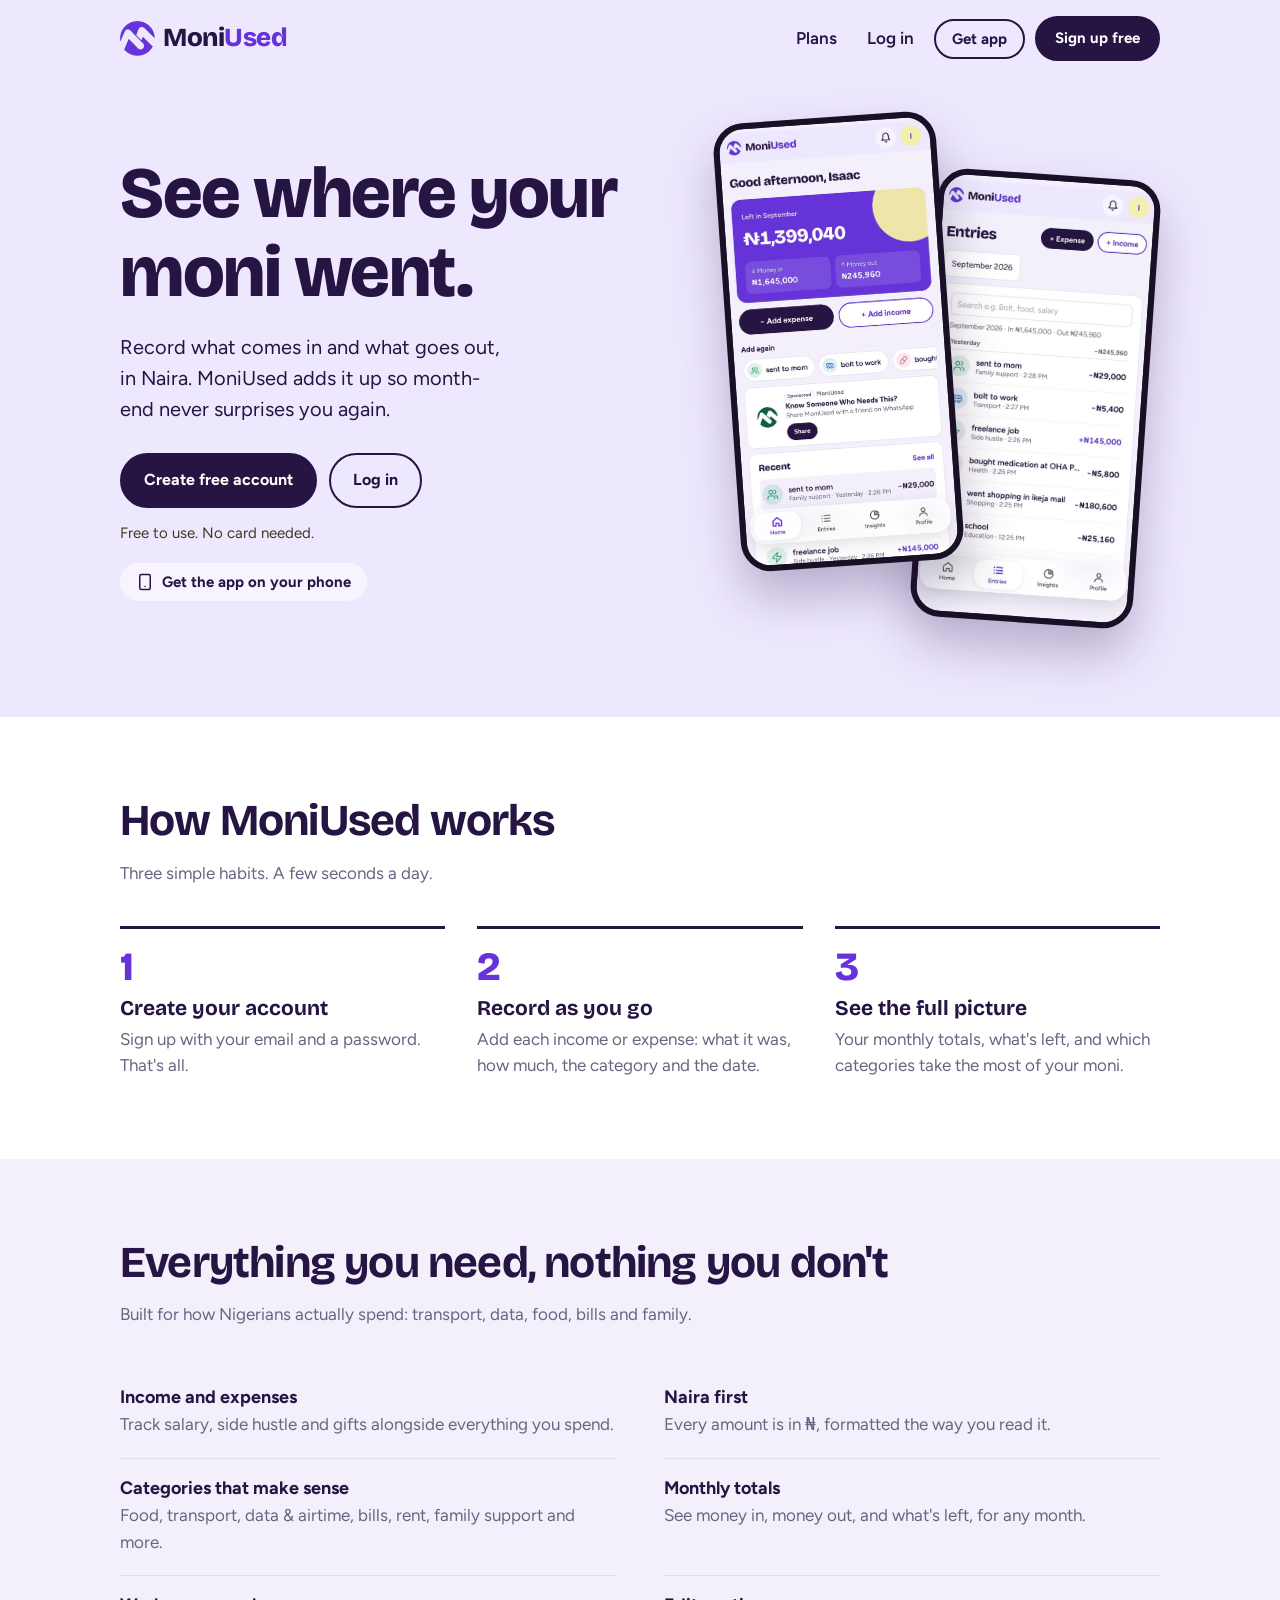
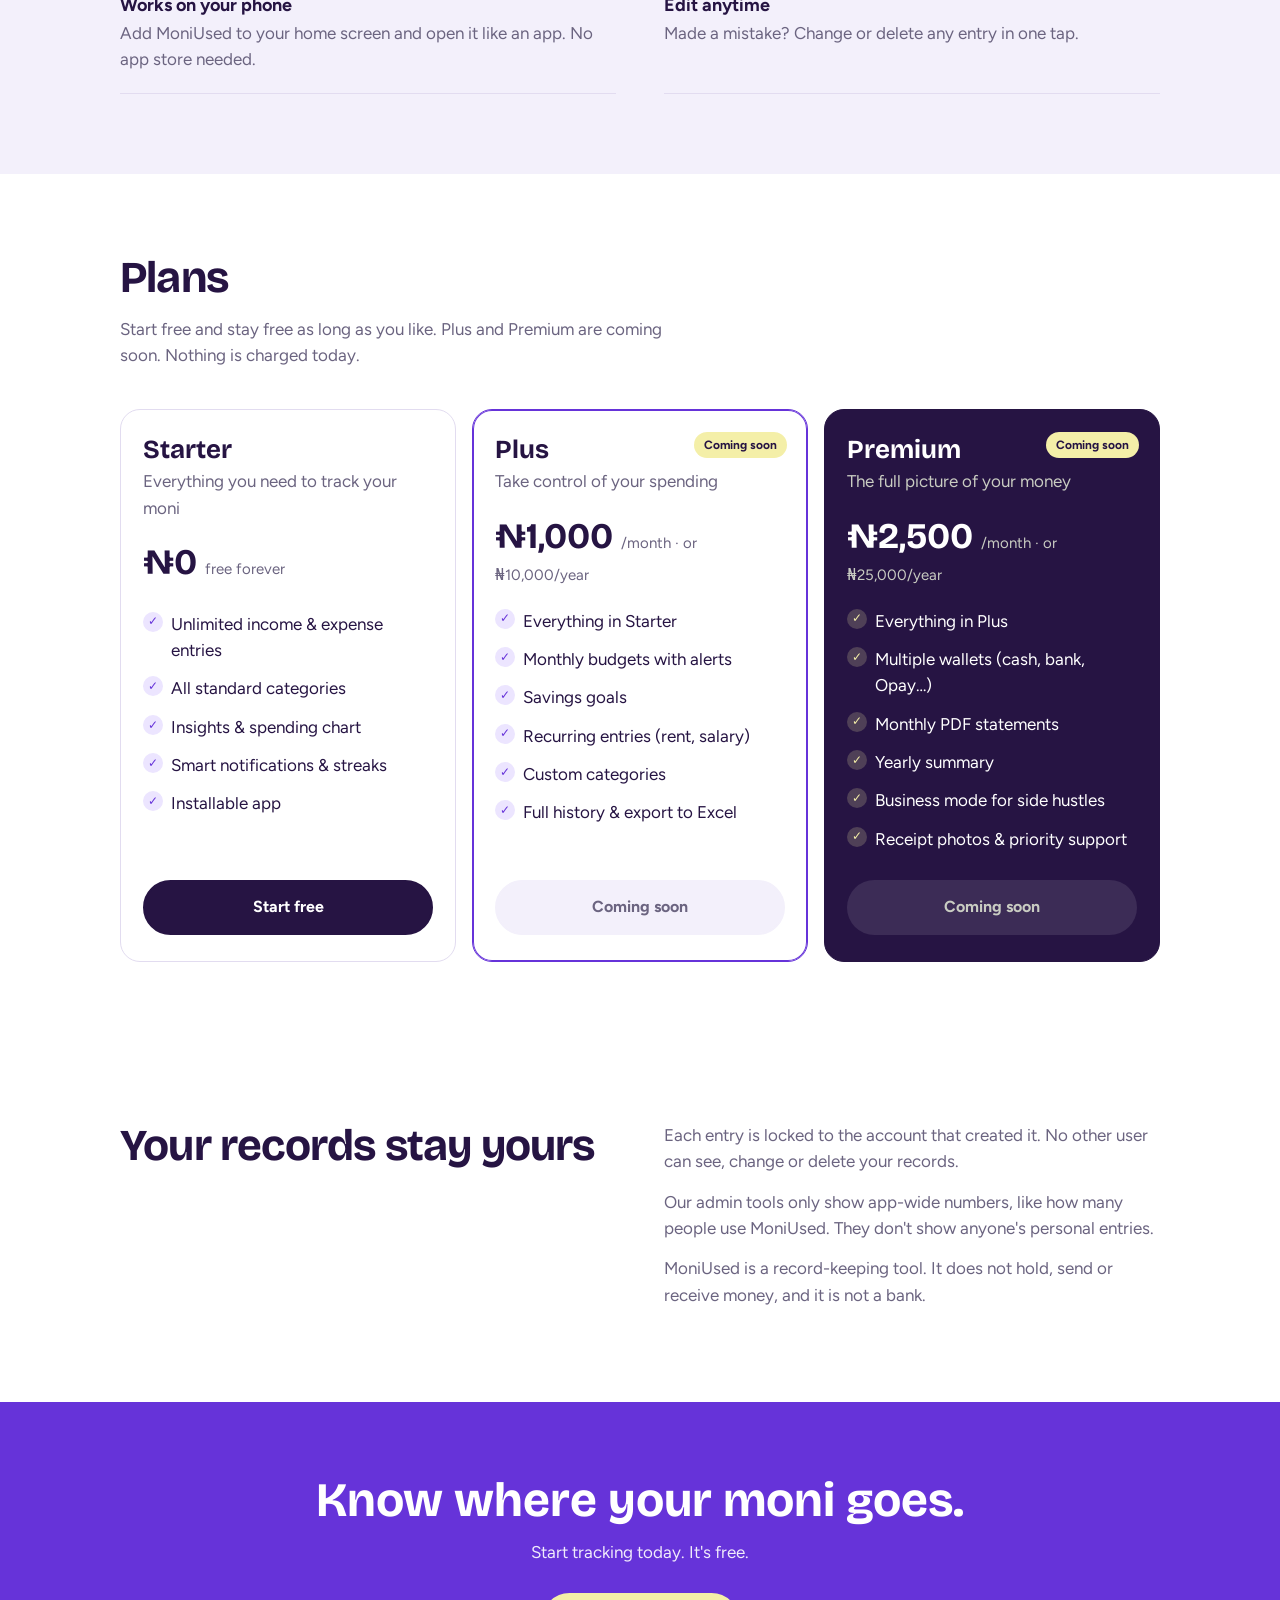
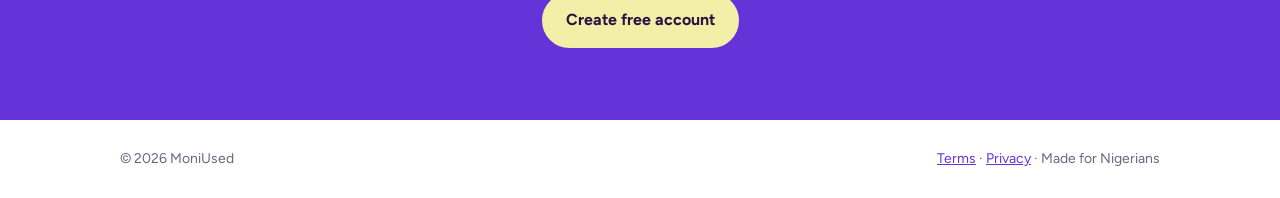
==== commit 93ce7753: "Add files via upload" ====
--- a/index.html
+++ b/index.html
@@ -3,8 +3,27 @@
 <head>
   <meta charset="UTF-8">
   <meta name="viewport" content="width=device-width, initial-scale=1">
-  <title>MoniUsed — See where your moni went</title>
+  <title>MoniUsed – Free Expense Tracker for Nigerians | Track Your Naira Spending</title>
   <meta name="description" content="MoniUsed is a free expense tracker for Nigerians. Record your income and spending in Naira and see where your money goes every month.">
+  <link rel="canonical" href="https://www.moniused.com/">
+  <meta property="og:type" content="website">
+  <meta property="og:site_name" content="MoniUsed">
+  <meta property="og:title" content="MoniUsed – See where your moni went">
+  <meta property="og:description" content="Free expense tracker for Nigerians. Track your income and spending in Naira and see where your money goes.">
+  <meta property="og:url" content="https://www.moniused.com/">
+  <meta property="og:image" content="https://www.moniused.com/og-image.png">
+  <meta property="og:image:width" content="1200">
+  <meta property="og:image:height" content="630">
+  <meta name="twitter:card" content="summary_large_image">
+  <meta name="twitter:title" content="MoniUsed – See where your moni went">
+  <meta name="twitter:description" content="Free expense tracker for Nigerians. Track your income and spending in Naira and see where your money goes.">
+  <meta name="twitter:image" content="https://www.moniused.com/og-image.png">
+  <script type="application/ld+json">
+  {"@context":"https://schema.org","@type":"SoftwareApplication","name":"MoniUsed","url":"https://www.moniused.com/",
+   "applicationCategory":"FinanceApplication","operatingSystem":"Web, iOS, Android",
+   "description":"Free expense tracker for Nigerians. Record income and spending in Naira and see where your money goes.",
+   "offers":{"@type":"Offer","price":"0","priceCurrency":"NGN"}}
+  </script>
   <meta name="theme-color" content="#eee8ff">
   <link rel="stylesheet" href="style.css">
   <link rel="manifest" href="manifest.json">
@@ -20,6 +39,14 @@
       font-family: var(--body); font-size: 15px; font-weight: 700; color: var(--ink); cursor: pointer;
     }
     .app-link:hover { background: rgba(255,255,255,.85); }
+    .hero-phones { position: relative; width: 100%; max-width: 420px; justify-self: center; aspect-ratio: 420 / 520; }
+    .hero-phones .ph {
+      position: absolute; width: 53%; aspect-ratio: 540 / 1090; border-radius: 30px; background: #1a1026; padding: 6px;
+      box-shadow: 0 26px 50px rgba(38, 20, 67, .28);
+    }
+    .hero-phones img { width: 100%; height: 100%; object-fit: cover; object-position: top; border-radius: 24px; display: block; }
+    .hero-phones .one { left: 0; top: 0; transform: rotate(-4deg); z-index: 2; }
+    .hero-phones .two { right: 0; top: 11%; transform: rotate(4deg); }
     @media (max-width: 480px) { .nav .get-app { display: none; } }
   </style>
 </head>
@@ -30,9 +57,9 @@
       <a href="/" class="logo"><img src="logo-mark.png" class="logo-mark" alt="">Moni<span>Used</span></a>
       <nav class="nav">
         <a href="#plans" class="link">Plans</a>
-        <a href="auth.html" class="link">Log in</a>
+        <a href="/auth" class="link">Log in</a>
         <button type="button" class="btn btn-light get-app" onclick="MoniInstall.show()">Get app</button>
-        <a href="auth.html?mode=signup" class="btn btn-dark">Sign up free</a>
+        <a href="/auth?mode=signup" class="btn btn-dark">Sign up free</a>
       </nav>
     </div>
   </header>
@@ -45,29 +72,16 @@
           <h1>See where your moni went.</h1>
           <p class="lead">Record what comes in and what goes out, in Naira. MoniUsed adds it up so month-end never surprises you again.</p>
           <div class="actions">
-            <a href="auth.html?mode=signup" class="btn btn-dark">Create free account</a>
-            <a href="auth.html" class="btn btn-light">Log in</a>
+            <a href="/auth?mode=signup" class="btn btn-dark">Create free account</a>
+            <a href="/auth" class="btn btn-light">Log in</a>
           </div>
           <p class="note">Free to use. No card needed.</p>
           <button type="button" class="app-link" onclick="MoniInstall.show()"><svg class="ico ico-inline" viewBox="0 0 24 24" aria-hidden="true"><rect width="14" height="20" x="5" y="2" rx="2" ry="2"/><path d="M12 18h.01"/></svg> Get the app on your phone</button>
         </div>
 
-        <div class="receipt" aria-label="Example of a week in MoniUsed">
-          <h3>This week</h3>
-          <p class="sub">Example entries</p>
-          <ul>
-            <li><span>Salary<small>Income · Mon</small></span><span class="amt in">+₦250,000</span></li>
-            <li><span>Rent contribution<small>Housing · Mon</small></span><span class="amt out">−₦80,000</span></li>
-            <li><span>Market shopping<small>Food · Tue</small></span><span class="amt out">−₦21,000</span></li>
-            <li><span>Bolt rides<small>Transport · Wed</small></span><span class="amt out">−₦12,500</span></li>
-            <li><span>MTN data<small>Data &amp; airtime · Thu</small></span><span class="amt out">−₦5,000</span></li>
-            <li><span>Suya with the guys<small>Outings · Fri</small></span><span class="amt out">−₦4,000</span></li>
-          </ul>
-          <div class="totals">
-            <div>In<strong>₦250,000</strong></div>
-            <div>Out<strong>₦122,500</strong></div>
-            <div class="left">Left<strong>₦127,500</strong></div>
-          </div>
+        <div class="hero-phones" aria-label="MoniUsed app screens">
+          <div class="ph one"><img src="hero-home.jpg" alt="MoniUsed home screen showing money left this month, money in and money out" width="540" height="1105"></div>
+          <div class="ph two"><img src="hero-entries.jpg" alt="MoniUsed entries screen listing expenses and income by day" width="540" height="1068" loading="lazy"></div>
         </div>
       </div>
     </section>
@@ -145,7 +159,7 @@
               <li>Smart notifications &amp; streaks</li>
               <li>Installable app</li>
             </ul>
-            <a href="auth.html?mode=signup" class="btn btn-dark">Start free</a>
+            <a href="/auth?mode=signup" class="btn btn-dark">Start free</a>
           </div>
           <div class="plan featured">
             <span class="soon">Coming soon</span>
@@ -198,7 +212,7 @@
       <div class="wrap">
         <h2>Know where your moni goes.</h2>
         <p>Start tracking today. It's free.</p>
-        <a href="auth.html?mode=signup" class="btn btn-dark">Create free account</a>
+        <a href="/auth?mode=signup" class="btn btn-dark">Create free account</a>
       </div>
     </section>
   </main>
@@ -206,7 +220,7 @@
   <footer class="site-footer">
     <div class="wrap">
       <span>© <span id="year"></span> MoniUsed</span>
-      <span><a href="terms.html">Terms</a> · <a href="privacy.html">Privacy</a> · Made for Nigerians</span>
+      <span><a href="/terms">Terms</a> · <a href="/privacy">Privacy</a> · Made for Nigerians</span>
     </div>
   </footer>
 
@@ -214,5 +228,8 @@
   <script>
     document.getElementById('year').textContent = new Date().getFullYear();
   </script>
+  <script>window.supabase = window.supabase || { createClient: () => null };</script>
+  <script src="config.js"></script>
+  <script src="track.js" defer></script>
 </body>
 </html>
